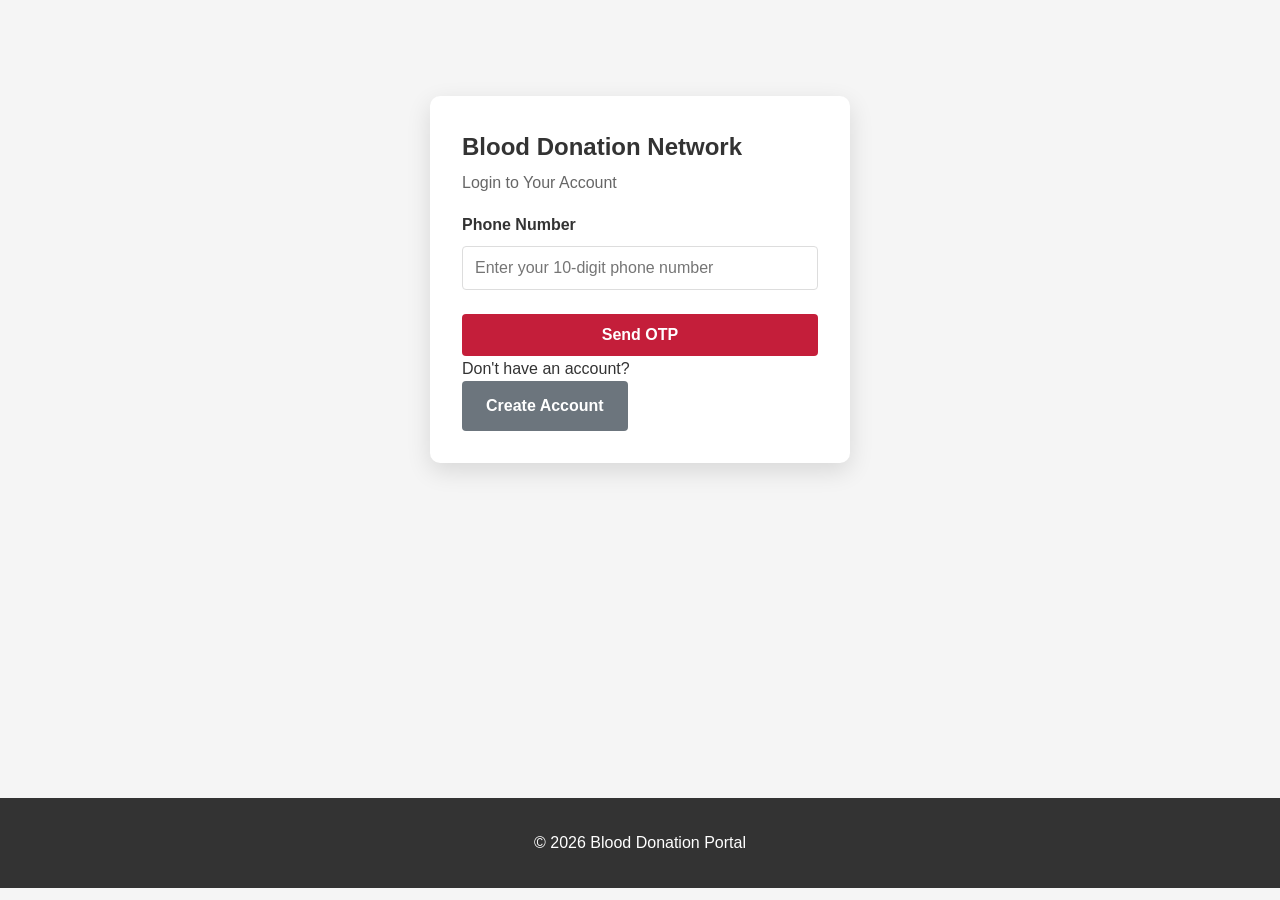
==== index.html @ 4c438f33 "your update message" ====
<!DOCTYPE html>
<html lang="en">
<head>
  <meta charset="UTF-8">
  <meta http-equiv="refresh" content="0;url=html/home.html">
  <meta name="viewport" content="width=device-width, initial-scale=1.0">
  <title>Redirecting to Home</title>
</head>
<body>
  <p>If you are not redirected automatically, <a href="html/home.html">click here to go to the home page</a>.</p>
</body>
</html>
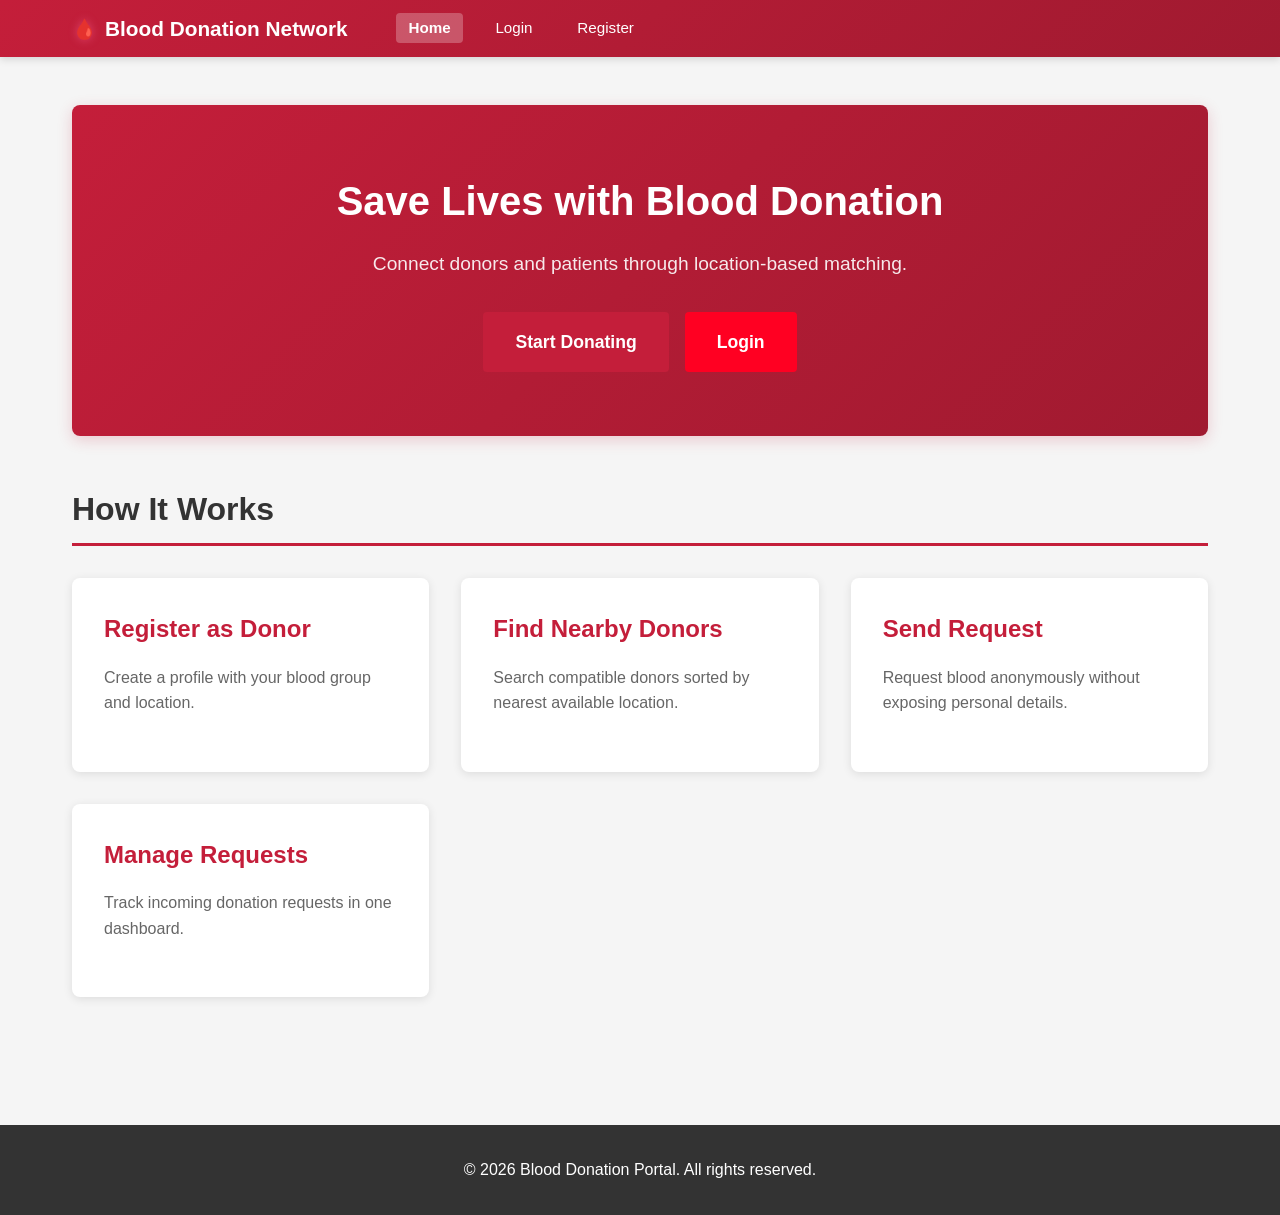
==== commit e22b99c6: "your update message" ====
--- a/index.html
+++ b/index.html
@@ -1,12 +1,62 @@
 <!DOCTYPE html>
 <html lang="en">
 <head>
-  <meta charset="UTF-8">
-  <meta http-equiv="refresh" content="0;url=html/home.html">
-  <meta name="viewport" content="width=device-width, initial-scale=1.0">
-  <title>Redirecting to Home</title>
+    <meta charset="UTF-8">
+    <meta name="viewport" content="width=device-width, initial-scale=1.0">
+    <title>Blood Donation Portal</title>
+    <link rel="stylesheet" href="css/style.css">
 </head>
 <body>
-  <p>If you are not redirected automatically, <a href="html/home.html">click here to go to the home page</a>.</p>
+    <header>
+        <nav>
+            <div class="container">
+                <div class="logo">Blood Donation Network</div>
+                <ul>
+                    <li><a href="index.html" class="active">Home</a></li>
+                    <li><a href="html/login.html">Login</a></li>
+                    <li><a href="html/register.html">Register</a></li>
+                </ul>
+            </div>
+        </nav>
+    </header>
+
+    <main>
+        <section class="container">
+            <div class="hero">
+                <h1>Save Lives with Blood Donation</h1>
+                <p>Connect donors and patients through location-based matching.</p>
+                <div class="btn-group hero-actions">
+                    <a class="btn btn-primary btn-lg" href="html/register.html">Start Donating</a>
+                    <a class="btn btn-secondary btn-lg" href="html/login.html">Login</a>
+                </div>
+            </div>
+
+            <h2 class="section-title">How It Works</h2>
+            <div class="cards-grid">
+                <article class="card">
+                    <h3>Register as Donor</h3>
+                    <p>Create a profile with your blood group and location.</p>
+                </article>
+                <article class="card">
+                    <h3>Find Nearby Donors</h3>
+                    <p>Search compatible donors sorted by nearest available location.</p>
+                </article>
+                <article class="card">
+                    <h3>Send Request</h3>
+                    <p>Request blood anonymously without exposing personal details.</p>
+                </article>
+                <article class="card">
+                    <h3>Manage Requests</h3>
+                    <p>Track incoming donation requests in one dashboard.</p>
+                </article>
+            </div>
+        </section>
+    </main>
+
+    <footer>
+        <div class="container">
+            <p>&copy; 2026 Blood Donation Portal. All rights reserved.</p>
+        </div>
+    </footer>
 </body>
 </html>
--- a/css/style.css
+++ b/css/style.css
@@ -0,0 +1,704 @@
+﻿* {
+    margin: 0;
+    padding: 0;
+    box-sizing: border-box;
+}
+
+body {
+    font-family: 'Segoe UI', Tahoma, Geneva, Verdana, sans-serif;
+    background-color: #f5f5f5;
+    color: #333;
+    line-height: 1.6;
+}
+
+/* Navbar Styling */
+nav {
+    background: linear-gradient(135deg, #c41e3a 0%, #a01a30 100%);
+    padding: 0.75rem 0;
+    box-shadow: 0 2px 8px rgba(0, 0, 0, 0.15);
+    position: sticky;
+    top: 0;
+    z-index: 100;
+}
+
+nav .container {
+    display: flex;
+    justify-content: space-between;
+    align-items: center;
+    max-width: 1200px;
+    margin: 0 auto;
+    padding: 0 2rem;
+    gap: 3rem;
+}
+
+nav .logo {
+    color: white;
+    font-size: 1.3rem;
+    font-weight: 600;
+    display: flex;
+    align-items: center;
+    gap: 0.5rem;
+    white-space: nowrap;
+    flex-shrink: 0;
+}
+
+nav .logo::before {
+    content: "🩸";
+    font-size: 1.25rem;
+    color: #ff6fa1;
+    text-shadow: 0 0 10px rgba(255, 111, 161, 0.45);
+}
+
+nav ul {
+    list-style: none;
+    display: flex;
+    gap: 1.2rem;
+    flex: 1;
+}
+
+nav ul li a {
+    color: white;
+    text-decoration: none;
+    padding: 0.4rem 0.8rem;
+    border-radius: 4px;
+    font-size: 0.95rem;
+    transition: all 0.3s ease;
+}
+
+nav ul li a:hover {
+    background-color: rgba(255, 255, 255, 0.2);
+    transform: scale(1.03);
+}
+
+nav ul li a.active {
+    background-color: rgba(255, 255, 255, 0.25);
+    font-weight: 600;
+}
+
+/* Container */
+.container {
+    max-width: 1200px;
+    margin: 0 auto;
+    padding: 0 2rem;
+}
+
+/* Main Content */
+main {
+    min-height: calc(100vh - 150px);
+    padding: 3rem 0;
+}
+
+/* Hero Section */
+.hero {
+    background: linear-gradient(135deg, #c41e3a 0%, #a01a30 100%);
+    color: white;
+    padding: 4rem 2rem;
+    text-align: center;
+    border-radius: 8px;
+    margin-bottom: 3rem;
+    box-shadow: 0 4px 15px rgba(196, 30, 58, 0.2);
+}
+
+.hero h1 {
+    font-size: 2.5rem;
+    margin-bottom: 1rem;
+}
+
+.hero p {
+    font-size: 1.2rem;
+    margin-bottom: 1.5rem;
+    opacity: 0.9;
+}
+
+/* Cards */
+.cards-grid {
+    display: grid;
+    grid-template-columns: repeat(auto-fit, minmax(280px, 1fr));
+    gap: 2rem;
+    margin: 2rem 0;
+}
+
+.card {
+    background: white;
+    border-radius: 8px;
+    padding: 2rem;
+    box-shadow: 0 2px 10px rgba(0, 0, 0, 0.1);
+    transition: all 0.3s ease;
+}
+
+.card:hover {
+    transform: translateY(-5px);
+    box-shadow: 0 5px 20px rgba(0, 0, 0, 0.15);
+}
+
+.card h3 {
+    color: #c41e3a;
+    margin-bottom: 1rem;
+    font-size: 1.5rem;
+}
+
+.card p {
+    color: #666;
+    margin-bottom: 1.5rem;
+}
+
+.card-icon {
+    font-size: 2.5rem;
+    margin-bottom: 1rem;
+}
+
+/* Forms */
+.form-container {
+    background: white;
+    padding: 2rem;
+    border-radius: 8px;
+    box-shadow: 0 2px 10px rgba(0, 0, 0, 0.1);
+    max-width: 600px;
+    margin: 2rem auto;
+}
+
+.form-group {
+    margin-bottom: 1.5rem;
+}
+
+.form-row {
+    display: grid;
+    grid-template-columns: 1fr 1fr;
+    gap: 1.5rem;
+}
+
+.form-row .form-group {
+    margin-bottom: 0;
+}
+
+label {
+    display: block;
+    margin-bottom: 0.5rem;
+    font-weight: 600;
+    color: #333;
+}
+
+input[type="text"],
+input[type="email"],
+input[type="tel"],
+input[type="number"],
+input[type="date"],
+select,
+textarea {
+    width: 100%;
+    padding: 0.75rem;
+    border: 1px solid #ddd;
+    border-radius: 4px;
+    font-size: 1rem;
+    font-family: inherit;
+    transition: all 0.3s ease;
+}
+
+input:focus,
+select:focus,
+textarea:focus {
+    outline: none;
+    border-color: #c41e3a;
+    box-shadow: 0 0 0 3px rgba(196, 30, 58, 0.1);
+}
+
+/* Buttons */
+.btn {
+    padding: 0.75rem 1.5rem;
+    border: none;
+    border-radius: 4px;
+    font-size: 1rem;
+    font-weight: 600;
+    cursor: pointer;
+    transition: all 0.3s ease;
+    text-decoration: none;
+    display: inline-block;
+}
+
+.btn-primary {
+    background-color: #c41e3a;
+    color: white;
+}
+
+.btn-primary:hover {
+    background-color: #a01a30;
+    transform: translateY(-2px);
+    box-shadow: 0 4px 10px rgba(196, 30, 58, 0.3);
+}
+
+.btn-secondary {
+    background-color: #ff0022;
+    color: white;
+}
+
+.btn-secondary:hover {
+    background-color: #d10101;
+    transform: translateY(-2px);
+}
+
+.btn-danger {
+    background-color: #dc3545;
+    color: white;
+}
+
+.btn-danger:hover {
+    background-color: #b52a37;
+}
+
+.btn-small {
+    padding: 0.5rem 1rem;
+    font-size: 0.9rem;
+}
+
+/* larger button variant for hero etc */
+.btn-lg {
+    padding: 1rem 2rem;
+    font-size: 1.1rem;
+}
+
+/* common section title spacing */
+h2.section-title {
+    margin-top: 3rem;
+    color: #333;
+}
+
+.btn-full-width {
+    width: 100%;
+}
+
+/* Login card styling */
+.login-container {
+    display: flex;
+    justify-content: center;
+    align-items: center;
+    padding: 3rem 0;
+}
+
+.login-card {
+    width: 420px;
+    background: #ffffff;
+    border-radius: 10px;
+    box-shadow: 0 8px 24px rgba(0,0,0,0.12);
+    padding: 2rem;
+}
+
+.login-header h1 {
+    margin-bottom: 0.25rem;
+    font-size: 1.5rem;
+}
+
+.login-header p {
+    margin-bottom: 1rem;
+    color: #666;
+}
+
+.alert {
+    padding: 0.8rem 1rem;
+    border-radius: 6px;
+}
+
+.alert-danger {
+    background-color: #f8d7da;
+    color: #721c24;
+}
+
+.alert-success {
+    background-color: #d4edda;
+    color: #155724;
+}
+
+.btn-group {
+    display: flex;
+    gap: 1rem;
+    margin-top: 2rem;
+}
+
+.btn-group .btn {
+    flex: 1;
+}
+
+.hero-actions {
+    justify-content: center;
+}
+
+.hero-actions .btn {
+    flex: 0 0 auto;
+}
+
+.dashboard-hero {
+    padding: 3.25rem 2rem;
+    background:
+        radial-gradient(circle at 12% 18%, rgba(255, 255, 255, 0.2), transparent 35%),
+        radial-gradient(circle at 86% 20%, rgba(255, 200, 220, 0.22), transparent 33%),
+        linear-gradient(135deg, #c41e3a 0%, #99172e 100%);
+    border: 1px solid rgba(255, 255, 255, 0.25);
+}
+
+.stat-card {
+    text-align: center;
+    position: relative;
+    overflow: hidden;
+    border: 1px solid #f1d9e1;
+}
+
+.stat-card::after {
+    content: "";
+    position: absolute;
+    left: 0;
+    right: 0;
+    top: 0;
+    height: 4px;
+    background: linear-gradient(90deg, #ff6fa1 0%, #c41e3a 100%);
+}
+
+.stat-value {
+    font-size: 2.2rem;
+    font-weight: 700;
+    color: #c41e3a;
+    margin-top: 0.5rem;
+}
+
+.dashboard-stats-grid {
+    margin-top: 1.25rem;
+}
+
+.stat-card-total::after { background: linear-gradient(90deg, #d81b60, #ff5f9e); }
+.stat-card-pending::after { background: linear-gradient(90deg, #ff9800, #ffb74d); }
+.stat-card-accepted::after { background: linear-gradient(90deg, #2e7d32, #4caf50); }
+.stat-card-rejected::after { background: linear-gradient(90deg, #6a1b9a, #ab47bc); }
+
+.dashboard-actions-grid {
+    margin-top: 1rem;
+}
+
+.action-card {
+    border: 1px solid #ead4dc;
+    background:
+        linear-gradient(180deg, rgba(255, 255, 255, 0.95), rgba(255, 250, 252, 0.95));
+}
+
+.action-card .btn {
+    width: 100%;
+    text-align: center;
+}
+
+/* Tables */
+.table-container {
+    background: white;
+    border-radius: 8px;
+    overflow: hidden;
+    box-shadow: 0 2px 10px rgba(0, 0, 0, 0.1);
+    margin: 2rem 0;
+}
+
+table {
+    width: 100%;
+    border-collapse: collapse;
+}
+
+thead {
+    background-color: #c41e3a;
+    color: white;
+}
+
+th {
+    padding: 1rem;
+    text-align: left;
+    font-weight: 600;
+}
+
+td {
+    padding: 1rem;
+    border-bottom: 1px solid #eee;
+}
+
+tbody tr:hover {
+    background-color: #f9f9f9;
+}
+
+tbody tr:last-child td {
+    border-bottom: none;
+}
+
+.text-center {
+    text-align: center;
+}
+
+.text-success {
+    color: #28a745;
+}
+
+.text-danger {
+    color: #dc3545;
+}
+
+.text-muted {
+    color: #6c757d;
+}
+
+/* Status Badges */
+.badge {
+    display: inline-block;
+    padding: 0.5rem 1rem;
+    border-radius: 20px;
+    font-size: 0.85rem;
+    font-weight: 600;
+}
+
+.badge-success {
+    background-color: #d4edda;
+    color: #155724;
+}
+
+.badge-danger {
+    background-color: #f8d7da;
+    color: #721c24;
+}
+
+.badge-info {
+    background-color: #d1ecf1;
+    color: #0c5460;
+}
+
+.badge-warning {
+    background-color: #fff3cd;
+    color: #856404;
+}
+
+/* Alert Messages */
+.alert {
+    padding: 1rem 1.5rem;
+    border-radius: 4px;
+    margin-bottom: 1.5rem;
+}
+
+.alert-success {
+    background-color: #d4edda;
+    color: #155724;
+    border: 1px solid #c3e6cb;
+}
+
+.alert-danger {
+    background-color: #f8d7da;
+    color: #721c24;
+    border: 1px solid #f5c6cb;
+}
+
+.alert-info {
+    background-color: #d1ecf1;
+    color: #0c5460;
+    border: 1px solid #bee5eb;
+}
+
+.alert-warning {
+    background-color: #fff3cd;
+    color: #856404;
+    border: 1px solid #ffeeba;
+}
+
+/* Loading Spinner */
+.loading {
+    text-align: center;
+    padding: 2rem;
+}
+
+.spinner {
+    border: 4px solid #f3f3f3;
+    border-top: 4px solid #c41e3a;
+    border-radius: 50%;
+    width: 40px;
+    height: 40px;
+    animation: spin 1s linear infinite;
+    margin: 1rem auto;
+}
+
+@keyframes spin {
+    0% { transform: rotate(0deg); }
+    100% { transform: rotate(360deg); }
+}
+
+/* Footer */
+footer {
+    background-color: #333;
+    color: white;
+    text-align: center;
+    padding: 2rem 0;
+    margin-top: 3rem;
+}
+
+/* Responsive Design */
+@media (max-width: 768px) {
+    nav .container {
+        flex-direction: column;
+        gap: 1rem;
+        padding: 0 1rem;
+    }
+
+    nav .logo {
+        font-size: 1.1rem;
+    }
+
+    nav ul {
+        gap: 0.8rem;
+        width: 100%;
+        justify-content: center;
+    }
+
+    nav ul li a {
+        padding: 0.4rem 0.6rem;
+        font-size: 0.85rem;
+    }
+
+    nav .user-profile {
+        width: 100%;
+        justify-content: center;
+    }
+
+    nav .user-info {
+        font-size: 0.9rem;
+    }
+
+    .hero h1 {
+        font-size: 1.8rem;
+    }
+
+    .form-row {
+        grid-template-columns: 1fr;
+    }
+
+    .btn-group {
+        flex-direction: column;
+    }
+
+    table {
+        font-size: 0.9rem;
+    }
+
+    th,
+    td {
+        padding: 0.75rem;
+    }
+
+    .cards-grid {
+        grid-template-columns: 1fr;
+    }
+}
+
+@media (max-width: 480px) {
+    nav .logo {
+        font-size: 1.2rem;
+    }
+
+    nav ul {
+        gap: 0.4rem;
+        font-size: 0.75rem;
+    }
+
+    nav ul li a {
+        padding: 0.3rem 0.4rem;
+        font-size: 0.75rem;
+    }
+
+    nav .user-info {
+        flex-direction: row;
+        font-size: 0.8rem;
+        padding: 0.3rem 0.6rem;
+    }
+
+    nav .user-name {
+        font-size: 0.8rem;
+    }
+
+    nav .btn-logout {
+        padding: 0.25rem 0.6rem;
+        font-size: 0.75rem;
+    }
+
+    main {
+        padding: 1rem 0;
+    }
+
+    .container {
+        padding: 0 1rem;
+    }
+
+    .form-container {
+        padding: 1rem;
+    }
+}
+
+/* Section Heading */
+h2 {
+    font-size: 2rem;
+    margin-bottom: 2rem;
+    color: #333;
+    border-bottom: 3px solid #c41e3a;
+    padding-bottom: 0.5rem;
+}
+
+/* Info Box */
+.info-box {
+    background-color: #e7f3ff;
+    border-left: 4px solid #2196F3;
+    padding: 1rem;
+    margin: 1.5rem 0;
+    border-radius: 4px;
+}
+
+.info-box strong {
+    color: #0c5460;
+}
+
+/* Map Container */
+.map-container {
+    width: 100%;
+    height: 300px;
+    border-radius: 8px;
+    overflow: hidden;
+    margin: 1rem 0;
+    box-shadow: 0 2px 10px rgba(0, 0, 0, 0.1);
+}
+
+.map-container iframe {
+    width: 100%;
+    height: 100%;
+    border: none;
+}
+
+/* Hidden Elements */
+.hidden {
+    display: none;
+}
+
+/* Utility Classes */
+.mt-1 { margin-top: 0.5rem; }
+.mt-2 { margin-top: 1rem; }
+.mt-3 { margin-top: 1.5rem; }
+.mt-4 { margin-top: 2rem; }
+
+.mb-1 { margin-bottom: 0.5rem; }
+.mb-2 { margin-bottom: 1rem; }
+.mb-3 { margin-bottom: 1.5rem; }
+.mb-4 { margin-bottom: 2rem; }
+
+.text-center { text-align: center; }
+.text-right { text-align: right; }
+
+/* Blood Group Color Coding */
+.blood-o {
+    background-color: #fff3cd;
+}
+
+.blood-a {
+    background-color: #e7f3ff;
+}
+
+.blood-b {
+    background-color: #f0e8ff;
+}
+
+.blood-ab {
+    background-color: #e8f5e9;
+}
+
+
